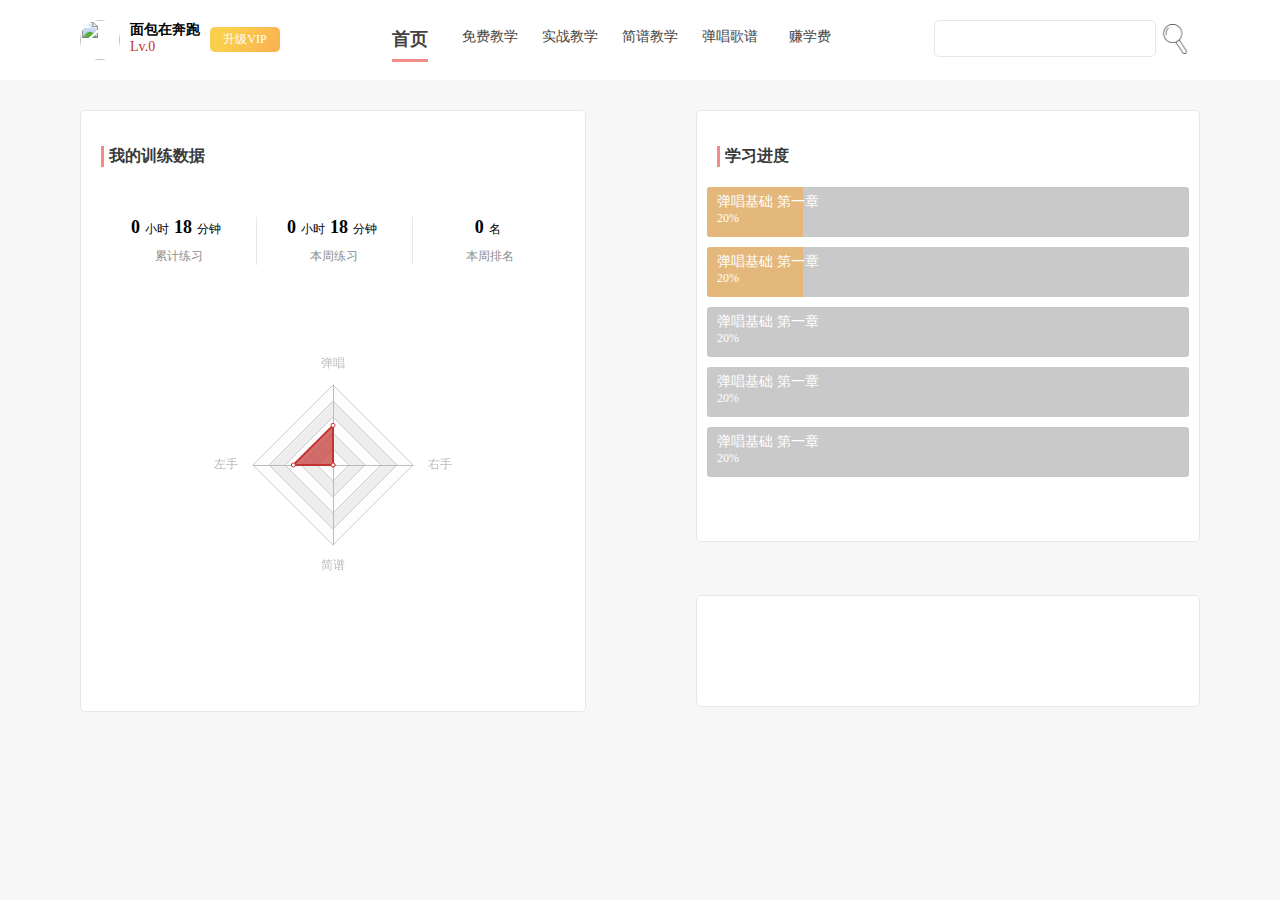
==== index.html @ 9943a036 "修改" ====
<!DOCTYPE html>
<html lang="en">

<head>
    <meta charset="UTF-8">
    <meta name="viewport" content="width=device-width, initial-scale=1.0">
    <meta http-equiv="X-UA-Compatible" content="ie=edge">
    <link rel="stylesheet" href="https://daneden.github.io/animate.css/animate.min.css" />
    <link rel="stylesheet" href="css/style.css" />
    <title>测试</title>
</head>

<body>

    <div class="piano-box">
        <div class="piano-header animated bounceInDown">
            <img src="https://ss3.baidu.com/-rVXeDTa2gU2pMbgoY3K/it/u=1918342226,2795336542&fm=202&mola=new&crop=v1">
            <div class="name">
                <p style="font-weight: bold;">面包在奔跑</p>
                <p style="color: #c23531;">Lv.0</p>
            </div>
            <div class="shengji">升级VIP</div>
            <div class="nav">
                <ul>
                    <li class="active"><a href="#">首页</a></li>
                    <li><a href="#">免费教学</a></li>
                    <li><a href="#">实战教学</a></li>
                    <li><a href="#">简谱教学</a></li>
                    <li><a href="#">弹唱歌谱</a></li>
                    <li><a href="#">赚学费</a></li>
                </ul>
            </div>
            <div class="search">
                <input type="text" class="search-input">
                <span class="search-icon"></span>
            </div>
        </div>
        <div class="piano-main">
            <div class="piano-l animated bounceInLeft">
                <div class="piano-title">我的训练数据</div>
                <div class="piano-data">
                    <ul>
                        <li>
                            <p>0<span>小时</span>18<span>分钟</span></p>
                            <p>累计练习</p>
                        </li>
                        <li>
                            <p>0<span>小时</span>18<span>分钟</span></p>
                            <p>本周练习</p>
                        </li>
                        <li>
                            <p>0<span>名</span></p>
                            <p>本周排名</p>
                        </li>
                    </ul>
                </div>
                <!--雷達圖-->
                <div class="echarts" id="echarts-01">

                </div>
            </div>
            <div class="piano-r animated bounceInRight">
                <div class="piano-item1">
                    <div class="piano-title">学习进度</div>
                    <div>
                        <ul class="piano-itemUl">
                            <li>
                                <p>弹唱基础 第一章</p>
                                <p>20%</p>
                                <div class="jindu" style="width: 20%;"></div>
                            </li>
                            <li>
                                <p>弹唱基础 第一章</p>
                                <p>20%</p>
                                <div class="jindu" style="width: 20%;"></div>
                            </li>
                            <li>
                                <p>弹唱基础 第一章</p>
                                <p>20%</p>
                            </li>
                            <li>
                                <p>弹唱基础 第一章</p>
                                <p>20%</p>
                            </li>
                            <li>
                                <p>弹唱基础 第一章</p>
                                <p>20%</p>
                            </li>
                        </ul>
                    </div>
                </div>
                <div class="piano-item2">

                </div>
            </div>
        </div>
    </div>
    <script src="js/jquery.js"></script>
    <script src="js/echarts.min.js"></script>
    <script src="js/base.js"></script>
</body>
</html>
---- css/style.css ----
*{
    margin: 0;
    padding: 0;
}
.piano-data{
    width: 100%;
    overflow: hidden;
    margin-top: 50px;
}
.piano-data ul{
    margin: 0 auto;
    margin-left: 4%;
}
html,body{
    width: 100%;
    height: 100%;
    background: #f7f7f7;
}
.piano-box{
    width: 100%;
    height: 100%;
    background: #f7f7f7 url('img/bg.jpg') no-repeat;
}
.piano-header{
    height: 80px;
    background: #fff;
    padding: 20px 80px;
    box-sizing: border-box;
    min-width: 1200px;
}
.piano-header img{
    width: 40px;
    height: 40px;
    border-radius: 100%;
    float: left;
    margin-right: 10px;
}
.piano-header .name{
    padding-top: 1px;
    font-size: 14px;
    float: left;
}
.piano-main{
    min-width: 1200px;
    overflow: hidden;
    text-align: center;
    box-sizing: border-box;
    padding: 0 80px;
}
.piano-r{
    float: right;
    margin-top: 30px;
}
.piano-l{
    float: left;
    border:1px solid #e7e7e7;
    border-radius: 5px;
    margin-top: 30px;
    background: #fff;
}
.piano-item1{
    border:1px solid #e7e7e7;
    height: 430px;
    background: #fff;
    border-radius: 5px;
}
.piano-item2{
    border:1px solid #e7e7e7;
    height: 110px;
    background: #fff;
    background-size: 100%;
    border-radius: 5px;
    margin-top: 53px;
}
.piano-l{
    width: 45%;
    margin-right: 50px;
    height: 600px;
}
.piano-r{
    width: 45%;
    
}
.echarts{
    width: 100%;
    height: 400px;
}
.piano-title{
    color: #393939;
    font-weight: bold;
    margin-left: 20px;
    margin-top: 35px;
    padding-left: 5px;
    text-align: left;
    border-left: 3px solid #f38c87;
}
.piano-data li p:nth-child(1){
    font-size: 18px;
    color: #000;
    margin-bottom: 10px;
    font-weight: bold;
}
.piano-data li:last-child{
    border-right:none;
}

.piano-data li p:nth-child(2){
    color: #8d8d8d;
}
.piano-data li span{
    font-size: 12px;
    display: inline-block;
    margin: 0 5px;
    font-weight: normal;
}
.piano-data li{
    width: 32%;
    text-align: center;
    float: left;
    font-size: 12px;
    list-style: none;
    border-right: 1px solid #e8e8e8;
}
.shengji{
    width: 70px;
    height: 25px;
    line-height: 25px;
    color: #fff;
    float: left;
    text-align: center;
    font-size: 12px;
    border-radius: 5px;
    margin-left: 10px;
    margin-top: 7px;
    cursor: pointer;
    background-color: #FFE53B;
    background-image: linear-gradient(147deg,#faaf52 0%,#facf4d 74%);
    background-image: -webkit-linear-gradient(147deg,#faaf52 0%,#facf4d 74%);
    background-image: -moz-linear-gradient(147deg,#faaf52 0%,#facf4d 74%);
    background-image: -o-linear-gradient(147deg,#faaf52 0%,#facf4d 74%);
}
.nav{
    float: left;
    margin-top: 7px;
    margin-left: 90px;
}
.nav li{
    float: left;
    list-style: none;
    text-align: center;
    width: 80px;
}
.nav a{
    font-size: 14px;
    color: #424242;
    text-decoration: none;
}
.nav .active a{
    font-size: 18px;
    font-weight: bold;
    border-bottom: 3px solid #f38c87;
    padding-bottom: 10px;
}
.search{
    float:right;
}
.search-icon{
    cursor: pointer;
    display: inline-block;
    width: 30px;
    height: 30px;
    background: url('../img/search-icon.png') no-repeat center center;
    background-size: contain;
    vertical-align: middle;
    margin-right: 10px;
}
.search-input{
    outline: none;
    width: 200px;
    padding: 10px 10px;
    border:1px solid #e7e7e7;
    border-radius: 5px;
}
.piano-itemUl li{
    list-style: none;
}
.piano-itemUl{
    padding-top: 20px;
}
.piano-itemUl li{
    padding: 6px 10px;
    text-align: left;
    border-radius: 3px;
    box-sizing: border-box;
    margin: 0 10px;
    background: #c9c9c9;
    height: 50px;
    margin-bottom: 10px;
}
.piano-itemUl li{
    position: relative;
}
.jindu {
    position: absolute;
    left:0;
    top:0;
    border-radius: 3px 0 0 3px;
    height: 100%;
    background:rgba(255,166,44,0.5);
    z-index: 1;
}
.piano-itemUl li p{
    position: relative;
    z-index: 3;
}
.piano-itemUl li p:nth-child(1){
    color: #fff;
    font-size: 14px;
}
.piano-itemUl li p:nth-child(2){
    color: #fff;
    font-size: 12px;
}
.block{
    width: 100%;
    height: 100%;
    top:0;
    left:0;
    background: rgba(0,0,0,0.8);
    position: absolute;
    z-index: 9999;
}
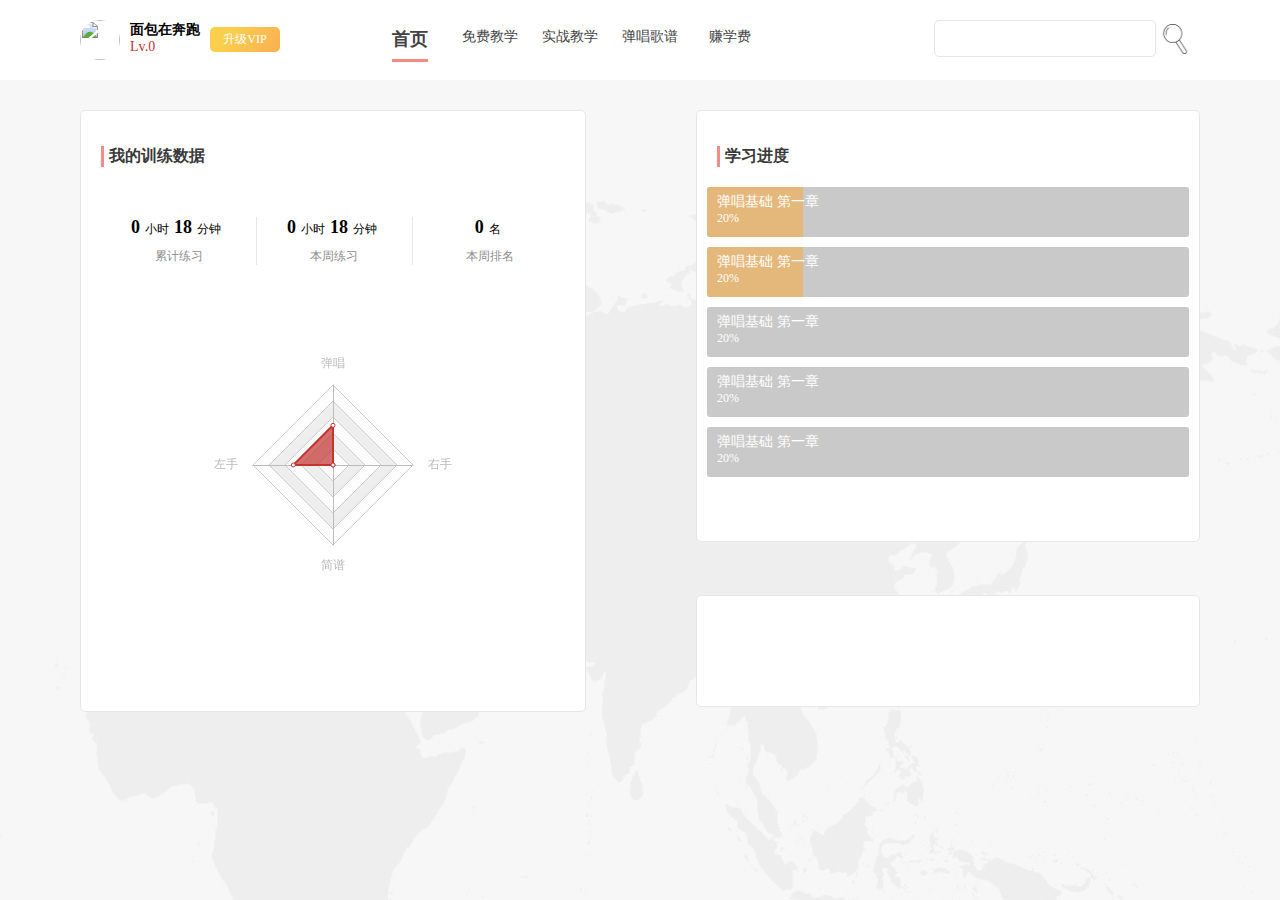
==== commit 8ecbbe79: "修改" ====
--- a/index.html
+++ b/index.html
@@ -7,7 +7,7 @@
     <meta http-equiv="X-UA-Compatible" content="ie=edge">
     <link rel="stylesheet" href="https://daneden.github.io/animate.css/animate.min.css" />
     <link rel="stylesheet" href="css/style.css" />
-    <title>测试</title>
+    <title>钢琴快餐</title>
 </head>
 
 <body>
@@ -23,9 +23,8 @@
             <div class="nav">
                 <ul>
                     <li class="active"><a href="#">首页</a></li>
-                    <li><a href="#">免费教学</a></li>
+                    <li><a href="course.html">免费教学</a></li>
                     <li><a href="#">实战教学</a></li>
-                    <li><a href="#">简谱教学</a></li>
                     <li><a href="#">弹唱歌谱</a></li>
                     <li><a href="#">赚学费</a></li>
                 </ul>
--- a/css/style.css
+++ b/css/style.css
@@ -2,6 +2,9 @@
     margin: 0;
     padding: 0;
 }
+ul li{
+    list-style: none;
+}
 .piano-data{
     width: 100%;
     overflow: hidden;
@@ -19,7 +22,7 @@
 .piano-box{
     width: 100%;
     height: 100%;
-    background: #f7f7f7 url('img/bg.jpg') no-repeat;
+    background: #f7f7f7 url('../img/bg.jpg') no-repeat;
 }
 .piano-header{
     height: 80px;
@@ -84,6 +87,15 @@
 .echarts{
     width: 100%;
     height: 400px;
+}
+.piano-title-course{
+    color: #393939;
+    font-weight: bold;
+    margin-left: 20px;
+    margin-top: 25px;
+    padding-left: 5px;
+    text-align: left;
+    border-left: 3px solid #f38c87;
 }
 .piano-title{
     color: #393939;
@@ -229,4 +241,32 @@
     background: rgba(0,0,0,0.8);
     position: absolute;
     z-index: 9999;
+}
+.piano-course-ul p {
+    text-align: left;
+    padding-left: 5px;
+}
+.piano-course-ul li img{
+    width: 120px;
+    height: 80px;
+}
+.piano-course-ul li{
+    position: relative;
+    width: 120px;
+    height: 110px;
+    float: left;
+    margin-right: 20px;
+    margin-bottom: 0;
+    font-size: 14px;
+}
+.piano-course-ul{
+    padding: 20px;
+   overflow: hidden;
+}
+.readNum{
+    position: absolute;
+    right:5px;
+    top: 60px;
+    color: #fff;
+    font-size: 12px;
 }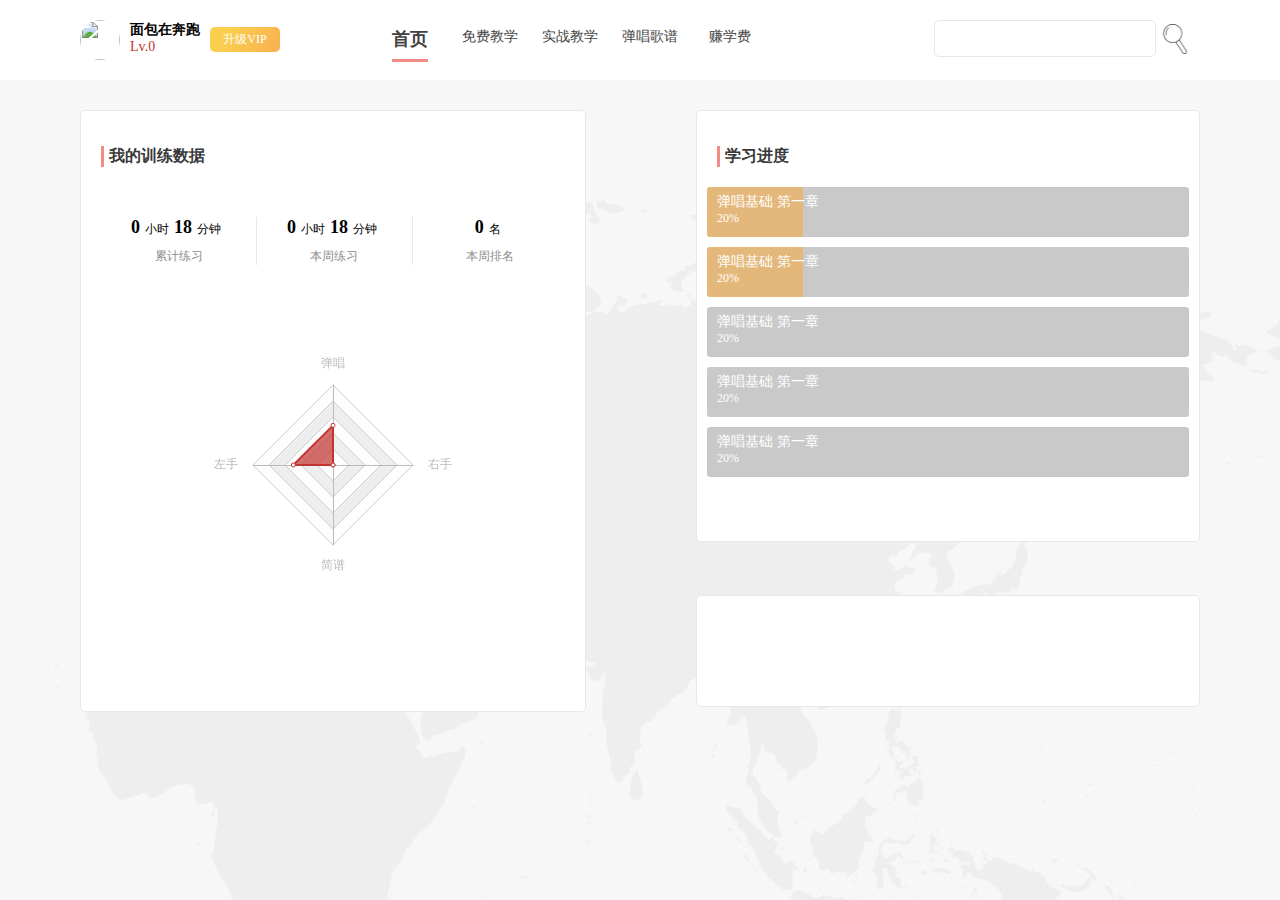
==== commit 1d7cdc62: "修改" ====
--- a/index.html
+++ b/index.html
@@ -25,7 +25,7 @@
                     <li class="active"><a href="#">首页</a></li>
                     <li><a href="course.html">免费教学</a></li>
                     <li><a href="#">实战教学</a></li>
-                    <li><a href="#">弹唱歌谱</a></li>
+                    <li><a href="score.html">弹唱歌谱</a></li>
                     <li><a href="#">赚学费</a></li>
                 </ul>
             </div>
--- a/css/style.css
+++ b/css/style.css
@@ -4,6 +4,39 @@
 }
 ul li{
     list-style: none;
+}
+a{
+    color: #000;
+    text-decoration: none;
+}
+.gmBtn{
+    width: 100px;
+    height: 20px;
+    background: #f38c87;
+    color: #fff;
+    text-align: center;
+    line-height: 20px;
+    display: block;
+    border-radius: 3px;
+    margin: 0 auto;
+    margin-top: 10px;
+}
+.priceNum{
+    width: 100%;
+    display: inline-block;
+    color: #f38c87;
+    margin-top: 10px;
+    text-align: center !important;
+}
+.vip li{
+    border:1px solid #ccc;
+    padding:15px 10px;
+    background: #fff;
+    box-shadow: 0 0 10px #ccc;
+}
+.vip .readNum{
+    top:75px;
+    right:12px;
 }
 .piano-data{
     width: 100%;
@@ -253,10 +286,9 @@
 .piano-course-ul li{
     position: relative;
     width: 120px;
-    height: 110px;
     float: left;
     margin-right: 20px;
-    margin-bottom: 0;
+    margin-bottom: 10px;
     font-size: 14px;
 }
 .piano-course-ul{
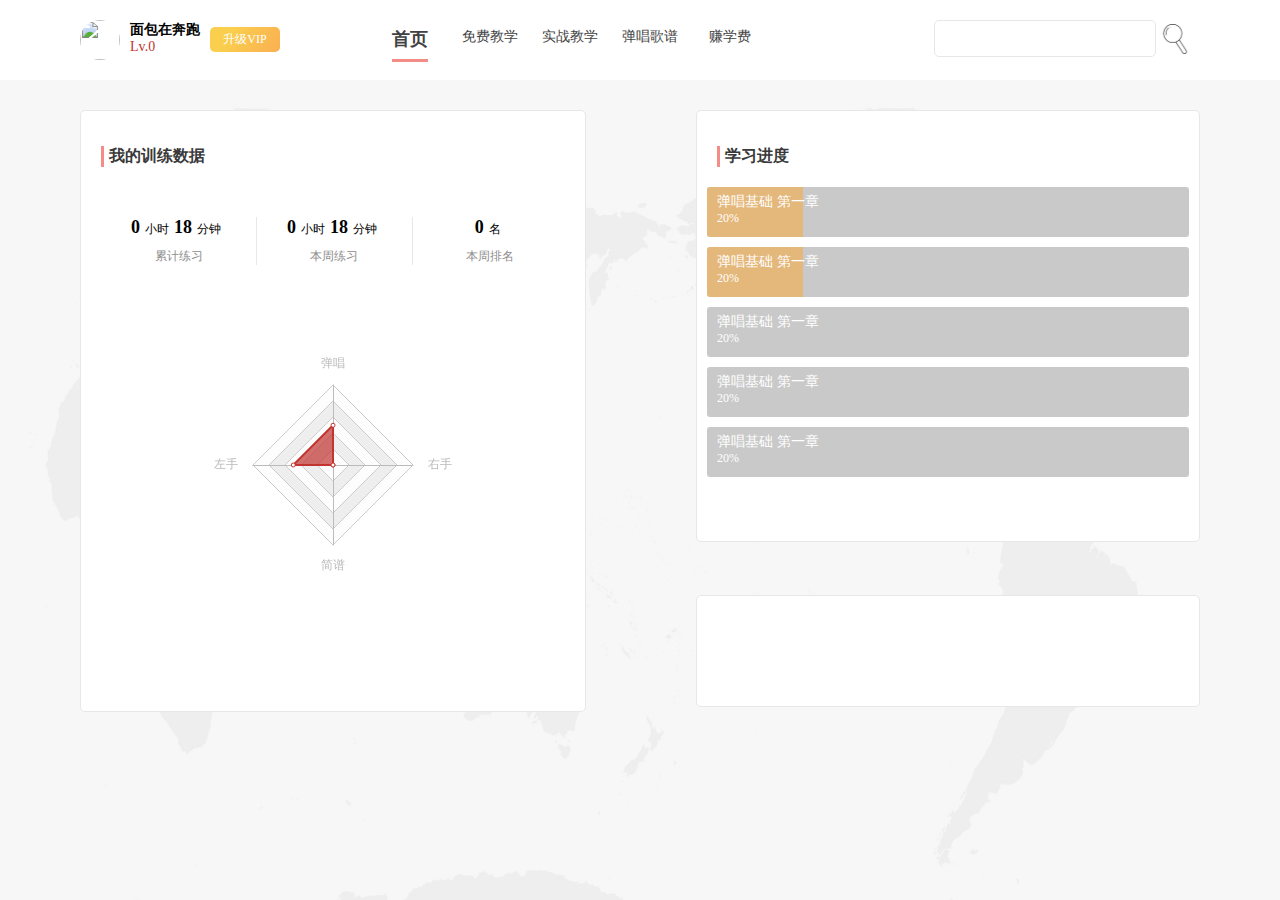
==== commit db8aff54: "修改" ====
--- a/index.html
+++ b/index.html
@@ -26,7 +26,7 @@
                     <li><a href="course.html">免费教学</a></li>
                     <li><a href="#">实战教学</a></li>
                     <li><a href="score.html">弹唱歌谱</a></li>
-                    <li><a href="#">赚学费</a></li>
+                    <li><a href="makeMoney.html">赚学费</a></li>
                 </ul>
             </div>
             <div class="search">
--- a/css/style.css
+++ b/css/style.css
@@ -56,6 +56,7 @@
     width: 100%;
     height: 100%;
     background: #f7f7f7 url('../img/bg.jpg') no-repeat;
+    background-size:100% 100%;
 }
 .piano-header{
     height: 80px;
@@ -77,11 +78,41 @@
     float: left;
 }
 .piano-main{
-    min-width: 1200px;
+    /* min-width: 1200px; */
     overflow: hidden;
     text-align: center;
     box-sizing: border-box;
     padding: 0 80px;
+}
+.pianoKeyboard{
+    position: relative;
+}
+.yuan:nth-child(1){
+    position: absolute;
+    left:150px;
+    top:90px;
+    width: 10px;
+    height: 10px;
+    border-radius: 100%;
+    background: rgba(224, 201, 124, 0.5);
+}
+.yuan:nth-child(2){
+    position: absolute;
+    left:115px;
+    top:90px;
+    width: 10px;
+    height: 10px;
+    border-radius: 100%;
+    background: rgba(224, 201, 124, 0.5);
+}
+.yuan:nth-child(3){
+    position: absolute;
+    left:132px;
+    top:90px;
+    width: 10px;
+    height: 10px;
+    border-radius: 100%;
+    background: rgba(224, 201, 124, 0.5);
 }
 .piano-r{
     float: right;
@@ -301,4 +332,86 @@
     top: 60px;
     color: #fff;
     font-size: 12px;
+}
+.piano-scoreDetails{
+    padding-top: 20px;
+    overflow: hidden;
+}
+.piano-scoreDetails .title{
+    font-size: 18px;
+    font-weight: bold;
+}
+.piano-scoreDetails .tableTH{
+    overflow: hidden;
+    margin: 0 auto;
+    width: 100%;
+    margin-top: 30px;
+}
+.piano-scoreDetails .tableTR{
+    overflow: hidden;
+    margin: 0 auto;
+    width: 100%;
+    margin-top: 10px;
+}
+.piano-scoreDetails .tableTR li:nth-child(1){
+    width: 10%;
+}
+.piano-scoreDetails .tableTR li{
+    float: left;
+    width: 22%;
+    height: 45px;
+    box-sizing: border-box;
+    line-height: 45px;
+    color: #333;
+    font-size: 16px;
+    border:1px solid #ccc;
+    border-width: 1px 0 1px 0;
+}
+.piano-scoreDetails .tableTH li:nth-child(1){
+    width: 10%;
+}
+.hexian{
+    text-align: left;
+    padding-left: 10px;
+}
+.piano-scoreDetails .tableTH li{
+    float: left;
+    width: 22%;
+    height: 35px;
+    box-sizing: border-box;
+    line-height: 35px;
+    background: #ccc;
+    color: #fff;
+    font-size: 12px;
+    border-right: 2px solid #fff;
+
+}
+.pianoKeyboard{
+    position: fixed;
+    left:50%;
+    width: 100%;
+    bottom:0;
+    height: 130px;
+    background: url('../img/key.png') no-repeat center bottom;
+    background-size: 100%;
+    transform: translate(-50%, 0%);
+}
+.money{
+    width: 600px;
+    margin: 0 auto;
+}
+.money li{
+    width: 100% !important;
+    text-align: left;
+    background: #fff;
+    padding:15px 10px;
+}
+.money .gmBtn{
+    float:right;
+    position: relative;
+    top:-60px;
+    right: 10px;
+}
+.money .priceNum{
+    display: inline;
 }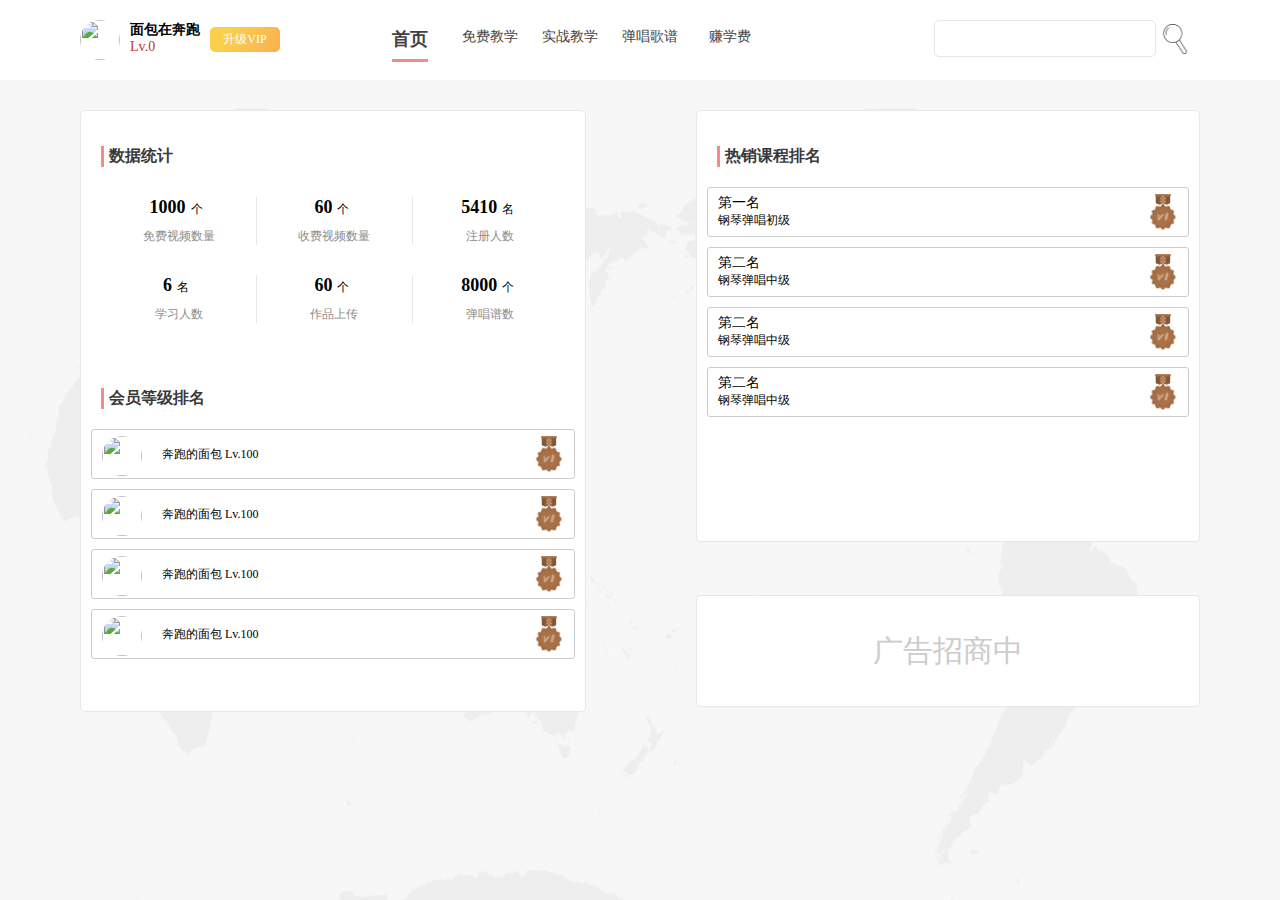
==== commit f3650c96: "修改" ====
--- a/index.html
+++ b/index.html
@@ -36,60 +36,103 @@
         </div>
         <div class="piano-main">
             <div class="piano-l animated bounceInLeft">
-                <div class="piano-title">我的训练数据</div>
-                <div class="piano-data">
+                <div class="piano-title">数据统计</div>
+                <div class="piano-data" style="margin-top: 30px;">
                     <ul>
                         <li>
-                            <p>0<span>小时</span>18<span>分钟</span></p>
-                            <p>累计练习</p>
+                            <p>1000<span>个</span></p>
+                            <p>免费视频数量</p>
                         </li>
                         <li>
-                            <p>0<span>小时</span>18<span>分钟</span></p>
-                            <p>本周练习</p>
+                            <p>60<span>个</span></p>
+                            <p>收费视频数量</p>
                         </li>
                         <li>
-                            <p>0<span>名</span></p>
-                            <p>本周排名</p>
+                            <p>5410<span>名</span></p>
+                            <p>注册人数</p>
+                        </li>
+                    </ul>
+                    <ul>
+                        <li>
+                            <p>6<span>名</span></p>
+                            <p>学习人数</p>
+                        </li>
+                        <li>
+                            <p>60<span>个</span></p>
+                            <p>作品上传</p>
+                        </li>
+                        <li>
+                            <p>8000<span>个</span></p>
+                            <p>弹唱谱数</p>
                         </li>
                     </ul>
                 </div>
-                <!--雷達圖-->
-                <div class="echarts" id="echarts-01">
-
-                </div>
+                <div class="piano-title">会员等级排名</div>
+                <ul class="piano-itemUl index">
+                        <li>
+                            <div class="piano-tx">
+                                <img src="https://ss3.baidu.com/-rVXeDTa2gU2pMbgoY3K/it/u=1918342226,2795336542&amp;fm=202&amp;mola=new&amp;crop=v1">
+                                <p>奔跑的面包 Lv.100</p>
+                            </div>
+                            <img src="img/1.png" width="30" style="position: absolute;right:10px; top:5px;">
+                        </li>
+                        <li>
+                           <div class="piano-tx">
+                                <img src="https://ss3.baidu.com/-rVXeDTa2gU2pMbgoY3K/it/u=1918342226,2795336542&amp;fm=202&amp;mola=new&amp;crop=v1">
+                                <p>奔跑的面包 Lv.100</p>
+                            </div>
+                            <img src="img/1.png" width="30" style="position: absolute;right:10px; top:5px;">
+                        </li>
+                        <li>
+                           <div class="piano-tx">
+                                <img src="https://ss3.baidu.com/-rVXeDTa2gU2pMbgoY3K/it/u=1918342226,2795336542&amp;fm=202&amp;mola=new&amp;crop=v1">
+                                <p>奔跑的面包 Lv.100</p>
+                            </div>
+                            <img src="img/1.png" width="30" style="position: absolute;right:10px; top:5px;">
+                        </li>
+                        <li>
+                           <div class="piano-tx">
+                                <img src="https://ss3.baidu.com/-rVXeDTa2gU2pMbgoY3K/it/u=1918342226,2795336542&amp;fm=202&amp;mola=new&amp;crop=v1">
+                                <p>奔跑的面包 Lv.100</p>
+                            </div>
+                            <img src="img/1.png" width="30" style="position: absolute;right:10px; top:5px;">
+                        </li>
+                    </ul>
             </div>
             <div class="piano-r animated bounceInRight">
                 <div class="piano-item1">
-                    <div class="piano-title">学习进度</div>
+                    <div class="piano-title">热销课程排名</div>
                     <div>
-                        <ul class="piano-itemUl">
+                        <ul class="piano-itemUl index">
                             <li>
-                                <p>弹唱基础 第一章</p>
-                                <p>20%</p>
-                                <div class="jindu" style="width: 20%;"></div>
+                                <p>第一名</p>
+                                <p>钢琴弹唱初级</p>
+                                <img src="img/1.png" width="30" style="position: absolute;right:10px; top:5px;">
+                                <div class="jindu" style="width: 100%;"></div>
                             </li>
                             <li>
-                                <p>弹唱基础 第一章</p>
-                                <p>20%</p>
-                                <div class="jindu" style="width: 20%;"></div>
+                                <p>第二名</p>
+                                <p>钢琴弹唱中级</p>
+                                <img src="img/1.png" width="30" style="position: absolute;right:10px; top:5px;">
+                                <div class="jindu" style="width: 100%;"></div>
                             </li>
                             <li>
-                                <p>弹唱基础 第一章</p>
-                                <p>20%</p>
+                                <p>第二名</p>
+                                <p>钢琴弹唱中级</p>
+                                <img src="img/1.png" width="30" style="position: absolute;right:10px; top:5px;">
+                                <div class="jindu" style="width: 100%;"></div>
                             </li>
                             <li>
-                                <p>弹唱基础 第一章</p>
-                                <p>20%</p>
-                            </li>
-                            <li>
-                                <p>弹唱基础 第一章</p>
-                                <p>20%</p>
+                                <p>第二名</p>
+                                <p>钢琴弹唱中级</p>
+                                <img src="img/1.png" width="30" style="position: absolute;right:10px; top:5px;">
+                                <div class="jindu" style="width: 100%;"></div>
                             </li>
                         </ul>
                     </div>
                 </div>
                 <div class="piano-item2">
-
+                    广告招商中
                 </div>
             </div>
         </div>
@@ -97,5 +140,11 @@
     <script src="js/jquery.js"></script>
     <script src="js/echarts.min.js"></script>
     <script src="js/base.js"></script>
+    <script>
+        $(".name").click(function () {
+            window.location.href = "admin.html"
+        })
+    </script>
 </body>
+
 </html>--- a/css/style.css
+++ b/css/style.css
@@ -28,12 +28,25 @@
     margin-top: 10px;
     text-align: center !important;
 }
+.scorePage li{
+    border:1px solid #ccc;
+    padding:15px 10px;
+    background: #fff;
+    box-shadow: 0 0 10px #ccc;
+}
+.scorePage .readNum{
+    top:155px;
+    right:12px;
+}
 .vip li{
     border:1px solid #ccc;
     padding:15px 10px;
     background: #fff;
     box-shadow: 0 0 10px #ccc;
 }
+.scorePage li img{
+    height: 160px !important;
+}
 .vip .readNum{
     top:75px;
     right:12px;
@@ -64,6 +77,19 @@
     padding: 20px 80px;
     box-sizing: border-box;
     min-width: 1200px;
+}
+.piano-tx p{
+    display: inline-block;
+    float: left;
+    padding-top: 10px;
+    padding-left: 20px;
+}
+.piano-tx img{
+    display: inline-block;
+    width: 40px;
+    height: 40px;
+    border-radius: 100%;
+    float: left;
 }
 .piano-header img{
     width: 40px;
@@ -76,6 +102,7 @@
     padding-top: 1px;
     font-size: 14px;
     float: left;
+    cursor: pointer;
 }
 .piano-main{
     /* min-width: 1200px; */
@@ -138,6 +165,10 @@
     background-size: 100%;
     border-radius: 5px;
     margin-top: 53px;
+    color:#ccc;
+    text-align: center;
+    line-height: 110px;
+    font-size: 30px;
 }
 .piano-l{
     width: 45%;
@@ -195,6 +226,7 @@
     float: left;
     font-size: 12px;
     list-style: none;
+    margin-bottom: 30px;
     border-right: 1px solid #e8e8e8;
 }
 .shengji{
@@ -263,6 +295,29 @@
 .piano-itemUl{
     padding-top: 20px;
 }
+.piano-itemUl.index .jindu {
+    position: absolute;
+    left:0;
+    top:0;
+    border-radius: 3px 0 0 3px;
+    height: 100%;
+    background:transparent;
+    z-index: 1;
+}
+.piano-itemUl.index li{
+    padding: 6px 10px;
+    text-align: left;
+    border-radius: 3px;
+    box-sizing: border-box;
+    margin: 0 10px;
+    background: #fff;
+    height: 50px;
+    margin-bottom: 10px;
+    border:1px solid #ccc;
+}
+.piano-itemUl.index p{
+   color: #000 !important;
+}
 .piano-itemUl li{
     padding: 6px 10px;
     text-align: left;
@@ -276,6 +331,7 @@
 .piano-itemUl li{
     position: relative;
 }
+
 .jindu {
     position: absolute;
     left:0;
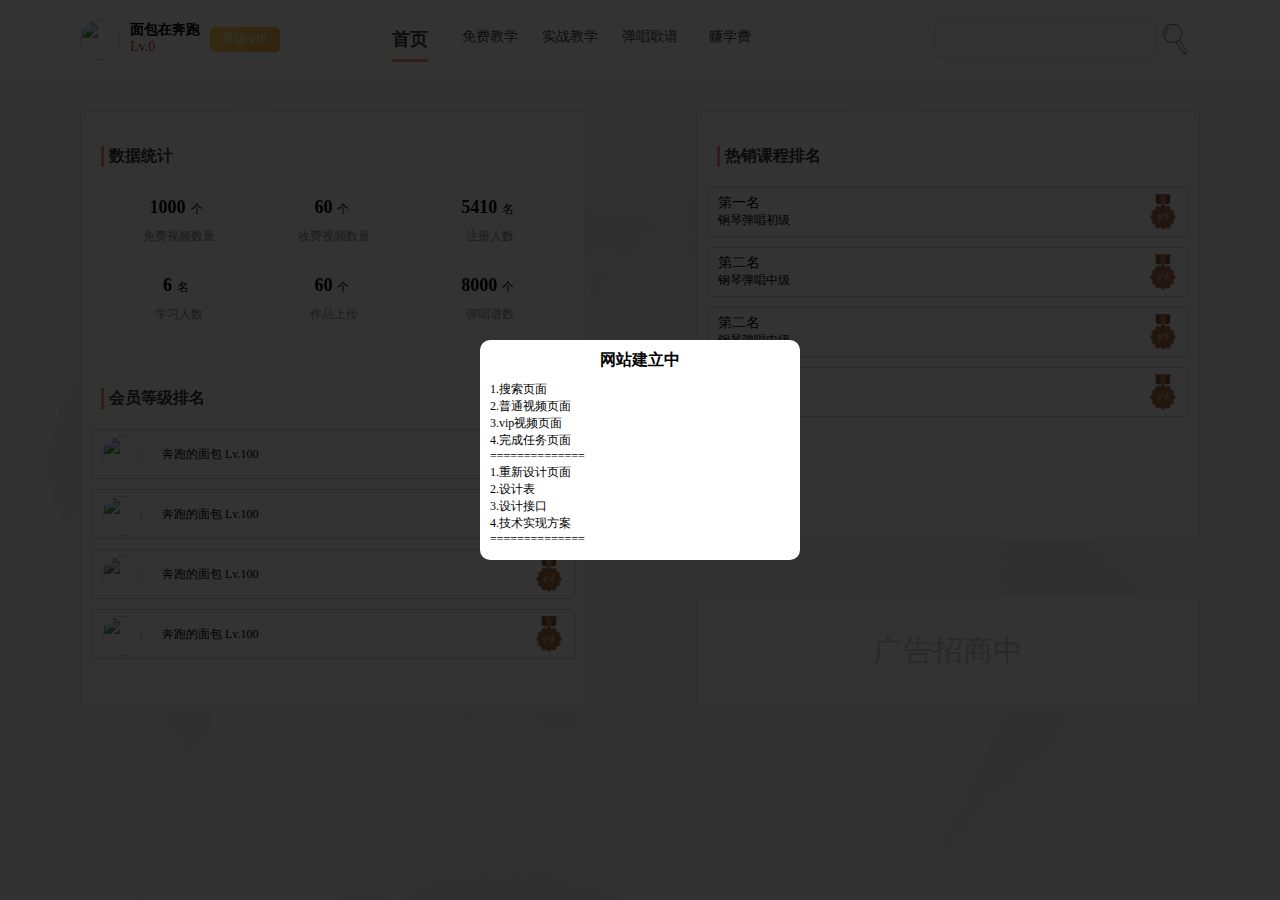
==== commit d416e2f4: "修改" ====
--- a/index.html
+++ b/index.html
@@ -5,13 +5,28 @@
     <meta charset="UTF-8">
     <meta name="viewport" content="width=device-width, initial-scale=1.0">
     <meta http-equiv="X-UA-Compatible" content="ie=edge">
-    <link rel="stylesheet" href="https://daneden.github.io/animate.css/animate.min.css" />
+    <link rel="stylesheet" href="css/animate.min.css" />
     <link rel="stylesheet" href="css/style.css" />
     <title>钢琴快餐</title>
 </head>
 
 <body>
-
+    <div class="zzc"></div>
+    <div class="tcc">
+        <p style="text-align: center;font-size: 16px; font-weight: bold;margin-bottom: 10px;">网站建立中</p>
+        <div>
+            <p>1.搜索页面</p>
+            <p>2.普通视频页面</p>
+            <p>3.vip视频页面</p>
+            <p>4.完成任务页面</p>
+            ==============
+            <p>1.重新设计页面</p>
+            <p>2.设计表</p>
+            <p>3.设计接口</p>
+            <p>4.技术实现方案</p>
+            ==============
+        </div>
+    </div>
     <div class="piano-box">
         <div class="piano-header animated bounceInDown">
             <img src="https://ss3.baidu.com/-rVXeDTa2gU2pMbgoY3K/it/u=1918342226,2795336542&fm=202&mola=new&crop=v1">
@@ -69,35 +84,39 @@
                 </div>
                 <div class="piano-title">会员等级排名</div>
                 <ul class="piano-itemUl index">
-                        <li>
-                            <div class="piano-tx">
-                                <img src="https://ss3.baidu.com/-rVXeDTa2gU2pMbgoY3K/it/u=1918342226,2795336542&amp;fm=202&amp;mola=new&amp;crop=v1">
-                                <p>奔跑的面包 Lv.100</p>
-                            </div>
-                            <img src="img/1.png" width="30" style="position: absolute;right:10px; top:5px;">
-                        </li>
-                        <li>
-                           <div class="piano-tx">
-                                <img src="https://ss3.baidu.com/-rVXeDTa2gU2pMbgoY3K/it/u=1918342226,2795336542&amp;fm=202&amp;mola=new&amp;crop=v1">
-                                <p>奔跑的面包 Lv.100</p>
-                            </div>
-                            <img src="img/1.png" width="30" style="position: absolute;right:10px; top:5px;">
-                        </li>
-                        <li>
-                           <div class="piano-tx">
-                                <img src="https://ss3.baidu.com/-rVXeDTa2gU2pMbgoY3K/it/u=1918342226,2795336542&amp;fm=202&amp;mola=new&amp;crop=v1">
-                                <p>奔跑的面包 Lv.100</p>
-                            </div>
-                            <img src="img/1.png" width="30" style="position: absolute;right:10px; top:5px;">
-                        </li>
-                        <li>
-                           <div class="piano-tx">
-                                <img src="https://ss3.baidu.com/-rVXeDTa2gU2pMbgoY3K/it/u=1918342226,2795336542&amp;fm=202&amp;mola=new&amp;crop=v1">
-                                <p>奔跑的面包 Lv.100</p>
-                            </div>
-                            <img src="img/1.png" width="30" style="position: absolute;right:10px; top:5px;">
-                        </li>
-                    </ul>
+                    <li>
+                        <div class="piano-tx">
+                            <img
+                                src="https://ss3.baidu.com/-rVXeDTa2gU2pMbgoY3K/it/u=1918342226,2795336542&amp;fm=202&amp;mola=new&amp;crop=v1">
+                            <p>奔跑的面包 Lv.100</p>
+                        </div>
+                        <img src="img/1.png" width="30" style="position: absolute;right:10px; top:5px;">
+                    </li>
+                    <li>
+                        <div class="piano-tx">
+                            <img
+                                src="https://ss3.baidu.com/-rVXeDTa2gU2pMbgoY3K/it/u=1918342226,2795336542&amp;fm=202&amp;mola=new&amp;crop=v1">
+                            <p>奔跑的面包 Lv.100</p>
+                        </div>
+                        <img src="img/1.png" width="30" style="position: absolute;right:10px; top:5px;">
+                    </li>
+                    <li>
+                        <div class="piano-tx">
+                            <img
+                                src="https://ss3.baidu.com/-rVXeDTa2gU2pMbgoY3K/it/u=1918342226,2795336542&amp;fm=202&amp;mola=new&amp;crop=v1">
+                            <p>奔跑的面包 Lv.100</p>
+                        </div>
+                        <img src="img/1.png" width="30" style="position: absolute;right:10px; top:5px;">
+                    </li>
+                    <li>
+                        <div class="piano-tx">
+                            <img
+                                src="https://ss3.baidu.com/-rVXeDTa2gU2pMbgoY3K/it/u=1918342226,2795336542&amp;fm=202&amp;mola=new&amp;crop=v1">
+                            <p>奔跑的面包 Lv.100</p>
+                        </div>
+                        <img src="img/1.png" width="30" style="position: absolute;right:10px; top:5px;">
+                    </li>
+                </ul>
             </div>
             <div class="piano-r animated bounceInRight">
                 <div class="piano-item1">
--- a/css/style.css
+++ b/css/style.css
@@ -9,6 +9,28 @@
     color: #000;
     text-decoration: none;
 }
+
+.zzc{
+    position: fixed;
+    width: 100%;
+    height: 100%;
+    background: rgba(0,0,0,0.8);
+    z-index: 999;
+}
+.tcc{
+    border-radius: 10px;
+    padding: 10px;
+    font-size: 12px;
+    width: 300px;
+    height: 200px;
+    position: absolute;
+    left:50%;
+    top:50%;
+    background: #fff;
+    z-index: 1000;
+    transform: translate(-50%, -50%);
+}
+
 .gmBtn{
     width: 100px;
     height: 20px;
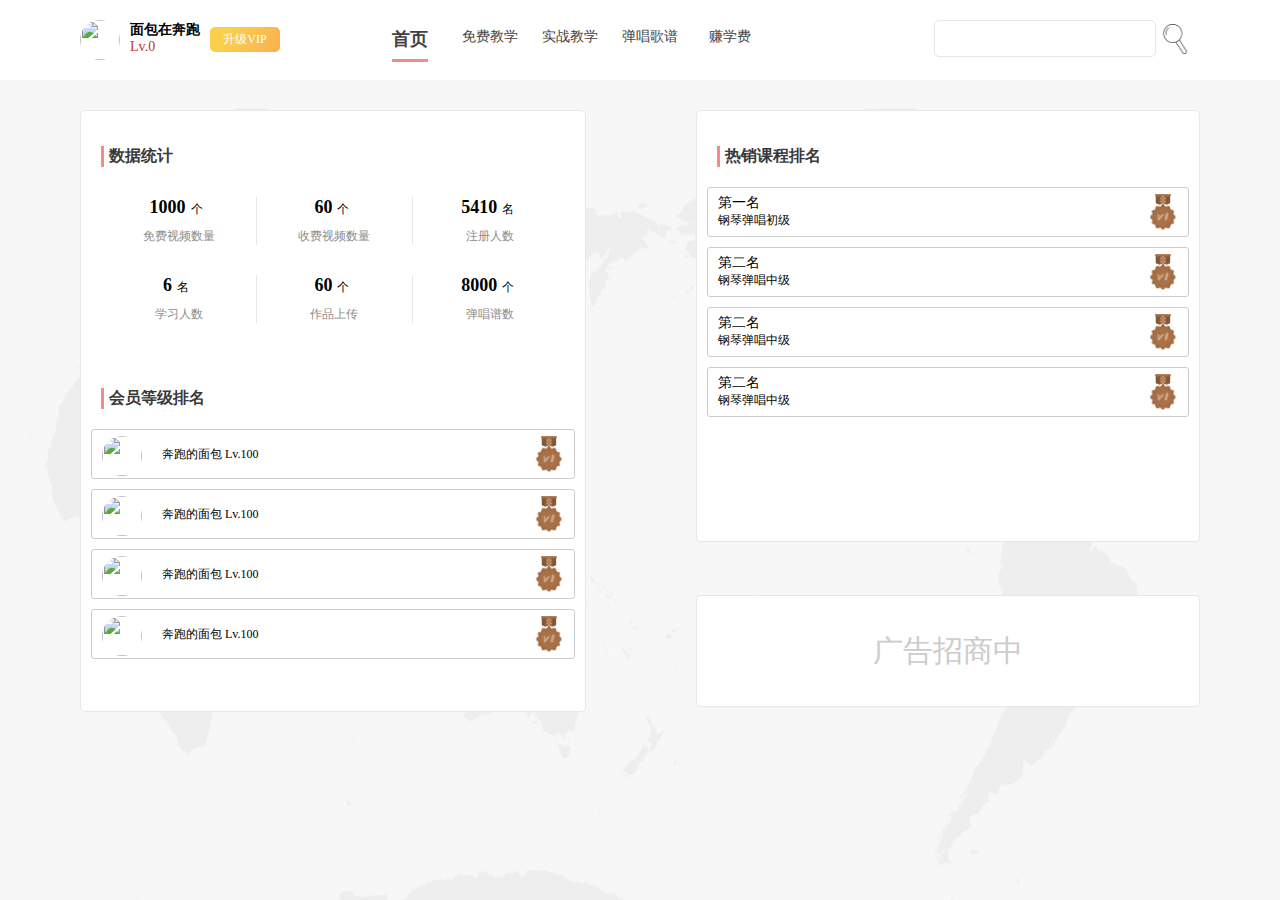
==== commit 60909ea6: "修改" ====
--- a/index.html
+++ b/index.html
@@ -11,8 +11,8 @@
 </head>
 
 <body>
-    <div class="zzc"></div>
-    <div class="tcc">
+    <div class="zzc" style="display: none;"></div>
+    <div class="tcc" style="display: none;">
         <p style="text-align: center;font-size: 16px; font-weight: bold;margin-bottom: 10px;">网站建立中</p>
         <div>
             <p>1.搜索页面</p>
--- a/css/style.css
+++ b/css/style.css
@@ -492,4 +492,56 @@
 }
 .money .priceNum{
     display: inline;
+}
+.details-l{
+    float: left;
+    position: relative;
+    border-radius: 20px;
+    overflow: hidden;
+}
+.details-r{
+    float: left;
+    border-radius:0 20px 20px 0;
+    overflow: hidden;
+}
+.tm-jb{
+    background-image: linear-gradient(to left, rgba(0, 0, 0,1), transparent);
+    position: absolute;
+    left:0;
+    top:0;
+    width: 100%;
+    height: 100%;
+}
+.viBox{
+    width:1090px; margin:20px auto;padding: 10px;
+    box-sizing: border-box;
+    background: #000;
+    overflow: hidden;
+    border-radius: 20px;
+}
+.details-info{
+    text-align: left;
+    box-sizing: border-box;
+    padding:20px 5px 0 5px;
+}
+.details-info h3{
+    margin-bottom: 10px;
+}
+.side-box{
+ position: fixed;
+ right: 0;
+ top:220px;   
+ z-index: 666;
+ font-size: 12px;
+}
+.side-box li{
+    cursor: pointer;
+    width: 60px;
+    height: 50px;
+    line-height: 50px;
+    background: #fff;
+    text-align: center;
+    color:#666;
+    border: 1px solid #ccc;
+    box-sizing: border-box;
 }